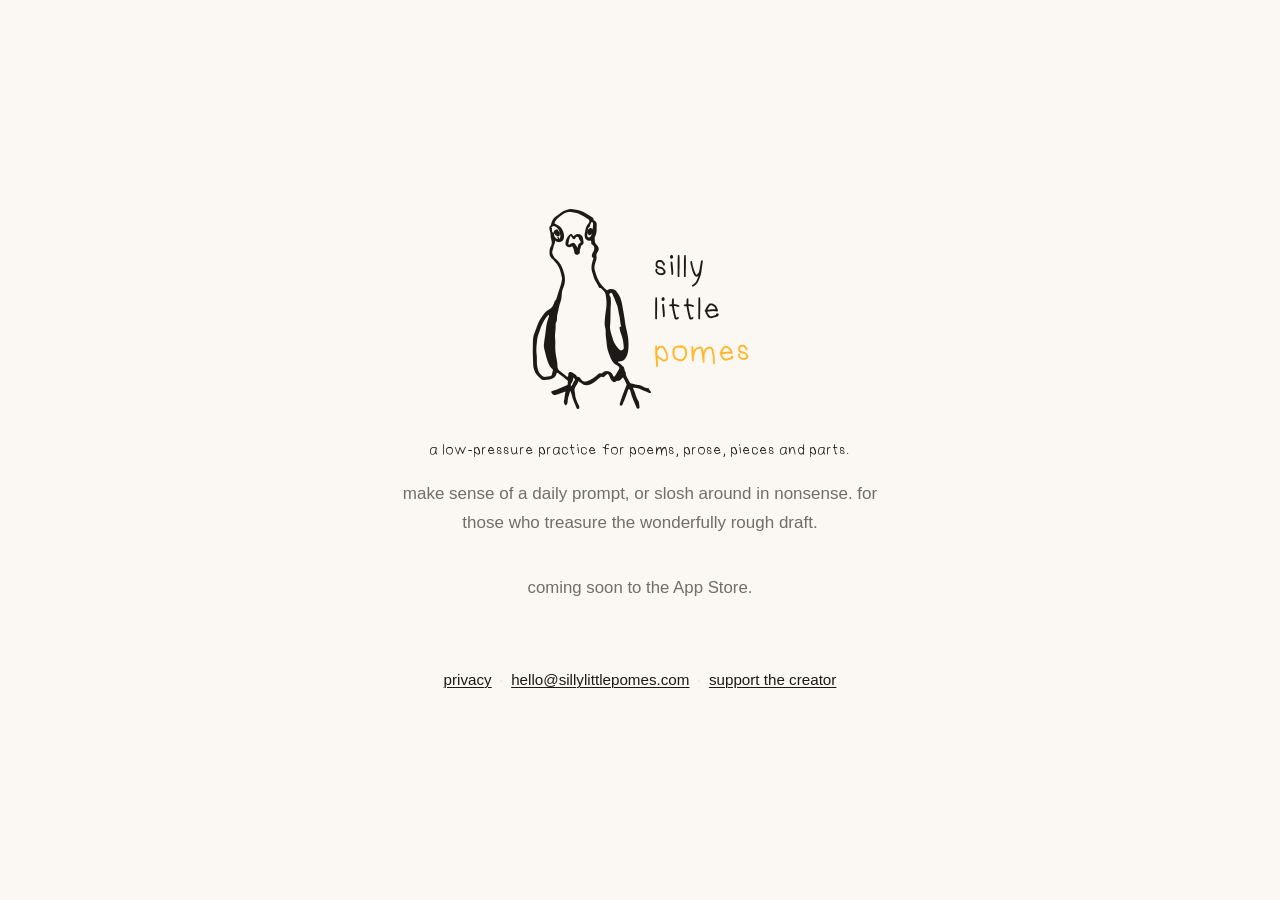
==== index.html @ 9a3043c1 "Add lean marketing site + privacy policy for GitHub Pages Co-Authored-By: Claude Opus 4.8 (1M contex" ====
<!doctype html>
<html lang="en">
  <head>
    <meta charset="utf-8" />
    <meta name="viewport" content="width=device-width, initial-scale=1" />
    <title>Silly Little Pomes</title>
    <meta
      name="description"
      content="A low-pressure practice for poems, prose, pieces and parts."
    />
    <link rel="icon" href="assets/img/favicon.png" />
    <link rel="stylesheet" href="assets/css/site.css" />
    <meta property="og:title" content="Silly Little Pomes" />
    <meta
      property="og:description"
      content="A low-pressure practice for poems, prose, pieces and parts."
    />
    <meta property="og:image" content="assets/img/splash-logo.png" />
  </head>
  <body>
    <main class="landing">
      <img
        class="wordmark"
        src="assets/img/splash-logo.png"
        alt="Silly Little Pomes"
      />

      <p class="tagline display">
        a low-pressure practice for poems, prose, pieces and parts.
      </p>

      <p class="blurb">
        make sense of a daily prompt, or slosh around in nonsense. for those who
        treasure the wonderfully rough draft.
      </p>

      <p class="cta">coming soon to the App&nbsp;Store.</p>

      <footer class="landing-footer">
        <a href="privacy/">privacy</a>
        <span class="dot">·</span>
        <a href="mailto:hello@sillylittlepomes.com">hello@sillylittlepomes.com</a>
        <span class="dot">·</span>
        <a href="https://buymeacoffee.com/sillylittlepomes"
          >support the creator</a
        >
      </footer>
    </main>
  </body>
</html>
---- assets/css/site.css ----
/* Silly Little Pomes — marketing site
   Brand values mirror the app's @/theme (src/theme/colors.ts).
   Kept deliberately small: two pages, no build step, no third-party requests. */

@font-face {
  font-family: 'PomesDisplay';
  src: url('../fonts/PomesDisplay.ttf') format('truetype');
  font-weight: normal;
  font-style: normal;
  font-display: swap;
}

:root {
  --paper: #fbf8f3; /* PAPER */
  --ink: #1c1a17; /* INK */
  --orange: #ffb627; /* ORANGE — the wordmark accent */
  --sky: #5bc8f5; /* SKY */
  --ink-muted: rgba(28, 26, 23, 0.62);
  --rule: rgba(28, 26, 23, 0.12);
  --gutter: 24px;
  --measure: 34rem; /* comfortable reading width */
}

* {
  box-sizing: border-box;
}

html {
  -webkit-text-size-adjust: 100%;
}

body {
  margin: 0;
  background: var(--paper);
  color: var(--ink);
  font-family: -apple-system, BlinkMacSystemFont, 'Segoe UI', Helvetica, Arial,
    sans-serif;
  font-size: 17px;
  line-height: 1.7;
  -webkit-font-smoothing: antialiased;
}

.display {
  font-family: 'PomesDisplay', Georgia, serif;
  font-weight: normal;
  line-height: 1.05;
}

a {
  color: var(--ink);
  text-decoration-thickness: 1px;
  text-underline-offset: 2px;
}
a:hover {
  text-decoration-color: var(--orange);
}

/* ---- page shell ---- */
.wrap {
  max-width: var(--measure);
  margin: 0 auto;
  padding: 0 var(--gutter);
}

/* ---- landing ---- */
.landing {
  min-height: 100svh;
  display: flex;
  flex-direction: column;
  align-items: center;
  justify-content: center;
  text-align: center;
  padding: 64px var(--gutter);
}

/* Flex items in a centered column size to content, not the viewport — so without
   an explicit width long lines overflow instead of wrapping. Cap every block to the
   viewport (and a comfortable measure), and let it fill that. */
.landing > * {
  width: 100%;
  max-width: var(--measure);
}

.wordmark {
  width: 245px; /* matches the app splash imageWidth */
  max-width: 80vw;
  height: auto;
}

.tagline {
  font-size: 1.35rem;
  margin: 28px 0 0;
  color: var(--ink);
}

.blurb {
  color: var(--ink-muted);
  margin: 18px auto 0;
  max-width: 30rem;
}

.cta {
  margin-top: 36px;
  font-size: 1.05rem;
  color: var(--ink-muted);
}

.landing-footer {
  margin-top: 48px;
  font-size: 0.95rem;
  color: var(--ink-muted);
  display: flex;
  flex-wrap: wrap;
  align-items: center;
  justify-content: center;
  gap: 0 0.5em;
  max-width: 100%;
}
.landing-footer a {
  white-space: nowrap;
}
/* Separators collapse out when the row wraps to one item per line. */
.dot {
  color: var(--rule);
}

/* ---- privacy (and any future content page) ---- */
.doc {
  padding: 72px 0 96px;
}
.doc h1 {
  font-size: 2.4rem;
  margin: 0 0 8px;
}
.doc .eyebrow {
  color: var(--ink-muted);
  font-size: 0.95rem;
  margin: 0 0 40px;
}
.doc p {
  margin: 0 0 20px;
}
.doc .back {
  display: inline-block;
  margin-bottom: 40px;
  color: var(--ink-muted);
  font-size: 0.95rem;
  text-decoration: none;
}
.doc .back:hover {
  color: var(--ink);
}
.doc .updated {
  margin-top: 48px;
  padding-top: 20px;
  border-top: 1px solid var(--rule);
  color: var(--ink-muted);
  font-size: 0.9rem;
}
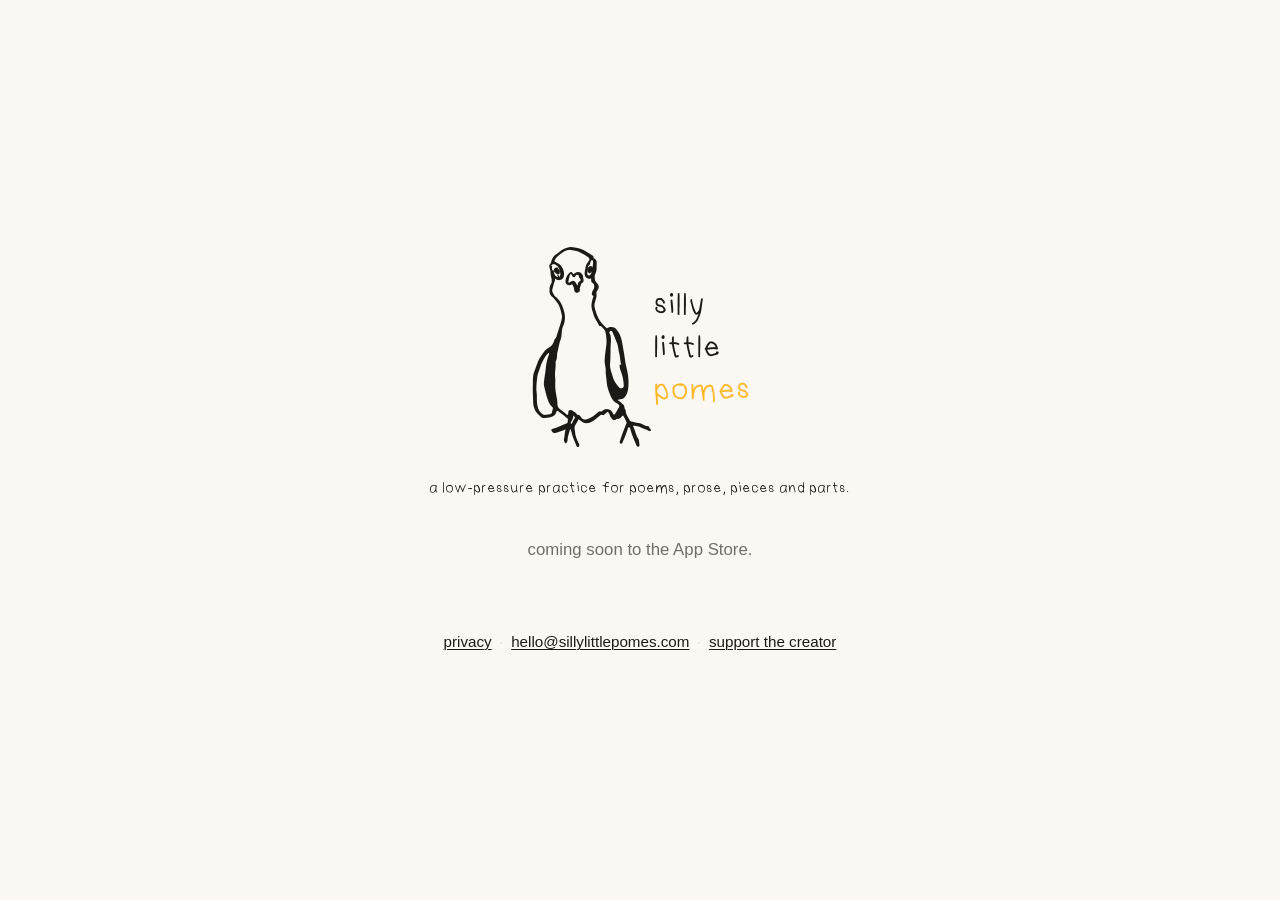
==== commit b4b05506: "Drop the secondary blurb from the landing page Co-Authored-By: Claude Opus 4.8 (1M context) <noreply" ====
--- a/index.html
+++ b/index.html
@@ -29,11 +29,6 @@
         a low-pressure practice for poems, prose, pieces and parts.
       </p>
 
-      <p class="blurb">
-        make sense of a daily prompt, or slosh around in nonsense. for those who
-        treasure the wonderfully rough draft.
-      </p>
-
       <p class="cta">coming soon to the App&nbsp;Store.</p>
 
       <footer class="landing-footer">
--- a/assets/css/site.css
+++ b/assets/css/site.css
@@ -93,12 +93,6 @@
   color: var(--ink);
 }
 
-.blurb {
-  color: var(--ink-muted);
-  margin: 18px auto 0;
-  max-width: 30rem;
-}
-
 .cta {
   margin-top: 36px;
   font-size: 1.05rem;
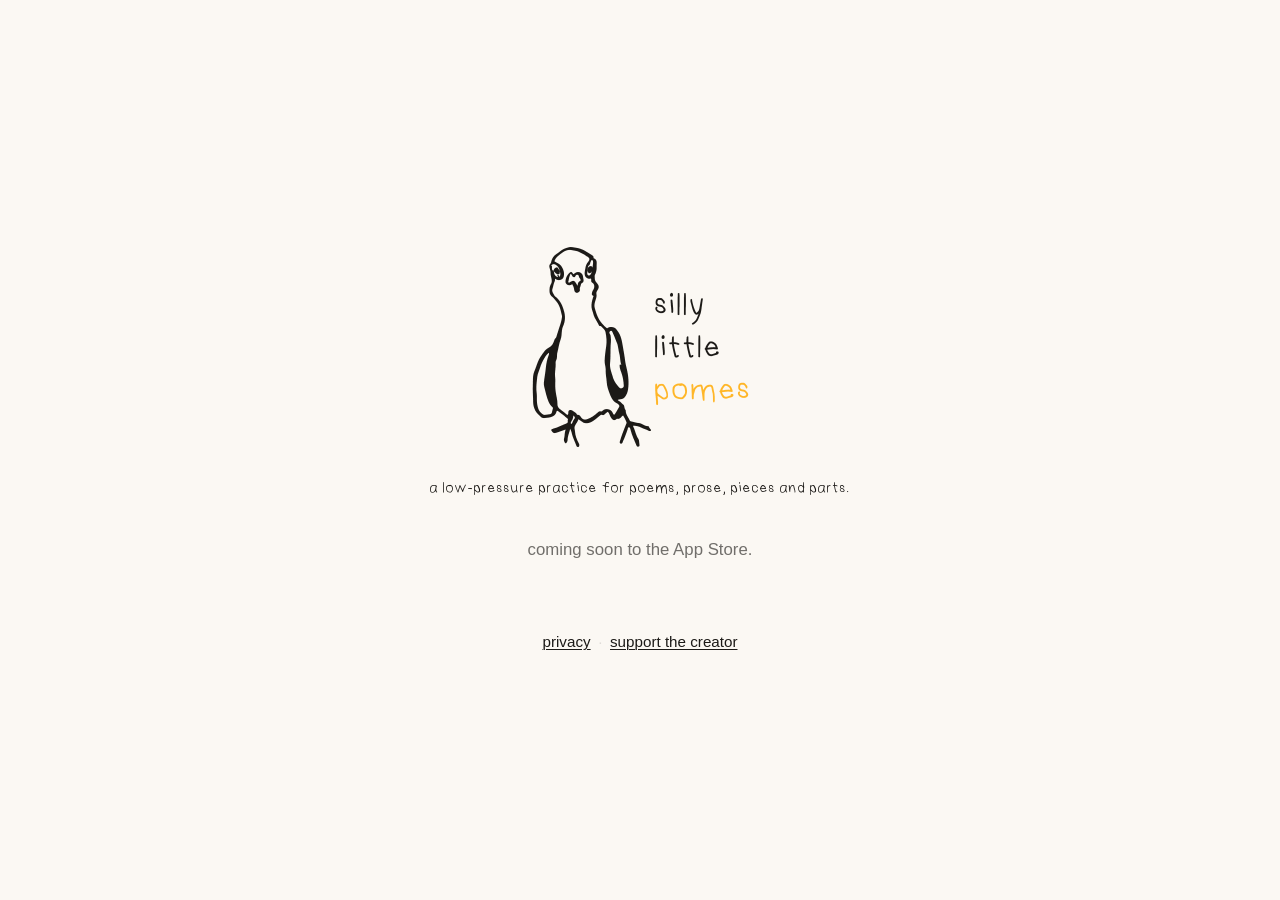
==== commit b921164c: "Drop the email from the landing footer Co-Authored-By: Claude Opus 4.8 (1M context) <noreply@anthrop" ====
--- a/index.html
+++ b/index.html
@@ -34,8 +34,6 @@
       <footer class="landing-footer">
         <a href="privacy/">privacy</a>
         <span class="dot">·</span>
-        <a href="mailto:hello@sillylittlepomes.com">hello@sillylittlepomes.com</a>
-        <span class="dot">·</span>
         <a href="https://buymeacoffee.com/sillylittlepomes"
           >support the creator</a
         >
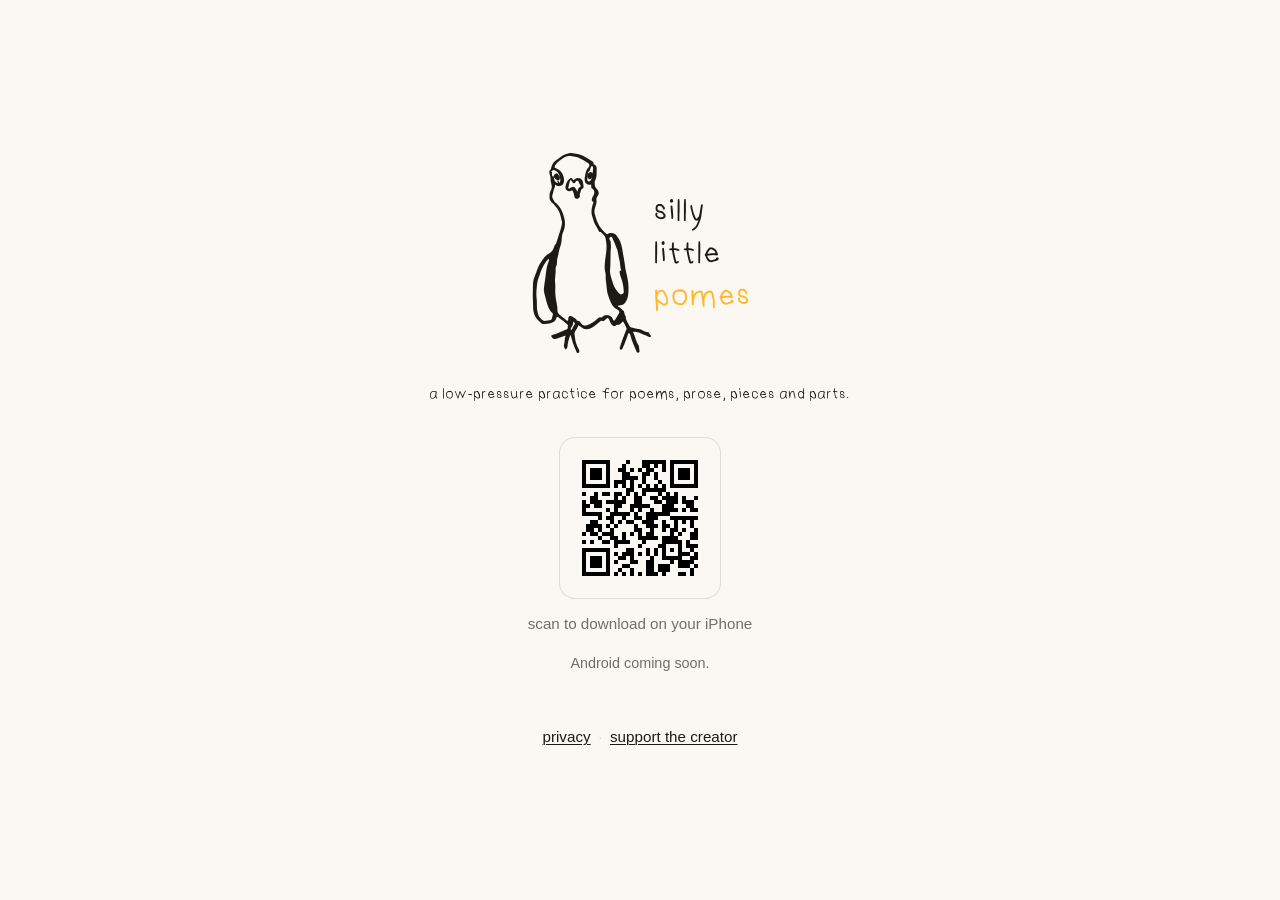
==== commit 7900fa7f: "Add platform-aware App Store download (badge on iOS, framed QR on desktop, Android coming-soon shown" ====
--- a/index.html
+++ b/index.html
@@ -29,7 +29,40 @@
         a low-pressure practice for poems, prose, pieces and parts.
       </p>
 
-      <p class="cta">coming soon to the App&nbsp;Store.</p>
+      <!-- Platform-aware download. Defaults to the App Store badge (safe no-JS
+           fallback: opens the web store everywhere). The inline script below
+           refines it to a QR on desktop and a "coming soon" note on Android. -->
+      <div class="download" data-platform="">
+        <a class="dl dl-ios" href="https://apps.apple.com/app/id6784480160">
+          <img
+            class="badge"
+            src="assets/img/download-on-app-store.svg"
+            alt="Download on the App Store"
+            width="180"
+            height="60"
+          />
+        </a>
+
+        <div class="dl dl-desktop">
+          <span class="qr-frame">
+            <img
+              class="qr"
+              src="assets/img/appstore-qr.svg"
+              alt="QR code linking to Silly Little Pomes on the App Store"
+              width="132"
+              height="132"
+            />
+          </span>
+          <span class="dl-cap">scan to download on your iPhone</span>
+        </div>
+
+        <p class="dl dl-android">
+          coming to Android soon.
+          <span class="dl-cap">the app is on iPhone today.</span>
+        </p>
+
+        <p class="soon">Android coming soon.</p>
+      </div>
 
       <footer class="landing-footer">
         <a href="privacy/">privacy</a>
@@ -39,5 +72,28 @@
         >
       </footer>
     </main>
+
+    <script>
+      // Route visitors to the right download affordance. Content-free, runs once.
+      (function () {
+        var box = document.querySelector('.download');
+        if (!box) return;
+        var ua = navigator.userAgent || '';
+        var platform = 'desktop';
+        if (/android/i.test(ua)) {
+          platform = 'android';
+        } else if (/iPhone|iPod/i.test(ua)) {
+          platform = 'ios';
+        } else if (
+          /iPad/i.test(ua) ||
+          // iPadOS 13+ masquerades as a Mac; touch points disambiguate it from a
+          // real Mac. iPads run the iOS app, so they get the App Store badge.
+          (navigator.platform === 'MacIntel' && navigator.maxTouchPoints > 1)
+        ) {
+          platform = 'ios';
+        }
+        box.setAttribute('data-platform', platform);
+      })();
+    </script>
   </body>
 </html>
--- a/assets/css/site.css
+++ b/assets/css/site.css
@@ -99,6 +99,79 @@
   color: var(--ink-muted);
 }
 
+/* ---- platform-aware download ---- */
+.download {
+  margin-top: 32px;
+  display: flex;
+  flex-direction: column;
+  align-items: center;
+  gap: 14px;
+}
+/* Each affordance is hidden; the matching one is revealed by data-platform. */
+.dl {
+  display: none;
+}
+/* Pre-JS / unknown → the App Store badge (opens the web store everywhere). */
+.download[data-platform=''] .dl-ios,
+.download[data-platform='ios'] .dl-ios {
+  display: inline-flex;
+}
+.download[data-platform='desktop'] .dl-desktop {
+  display: flex;
+  flex-direction: column;
+  align-items: center;
+  gap: 12px;
+}
+.download[data-platform='android'] .dl-android {
+  display: block;
+}
+
+.badge {
+  width: 168px;
+  height: auto;
+}
+
+/* The QR sits in a soft paper card so it reads as an intentional "scan me",
+   not a bare barcode floating in the column. */
+.qr-frame {
+  display: inline-block;
+  padding: 14px;
+  background: var(--paper);
+  border: 1px solid var(--rule);
+  border-radius: 16px;
+}
+.qr {
+  display: block;
+  width: 132px;
+  height: 132px;
+}
+.dl-cap {
+  font-size: 0.95rem;
+  color: var(--ink-muted);
+}
+
+/* Android hero (shown only on Android). */
+.dl-android {
+  margin: 0;
+  font-size: 1.15rem;
+  color: var(--ink);
+}
+.dl-android .dl-cap {
+  display: block;
+  margin-top: 6px;
+}
+
+/* "Android coming soon" — shown to everyone EXCEPT Android (which gets the hero
+   above). Keeps the expectation set for all visitors. */
+.soon {
+  margin: 0;
+  font-size: 0.9rem;
+  color: var(--ink-muted);
+}
+.download[data-platform='android'] .soon {
+  display: none;
+}
+
 .landing-footer {
   margin-top: 48px;
   font-size: 0.95rem;
